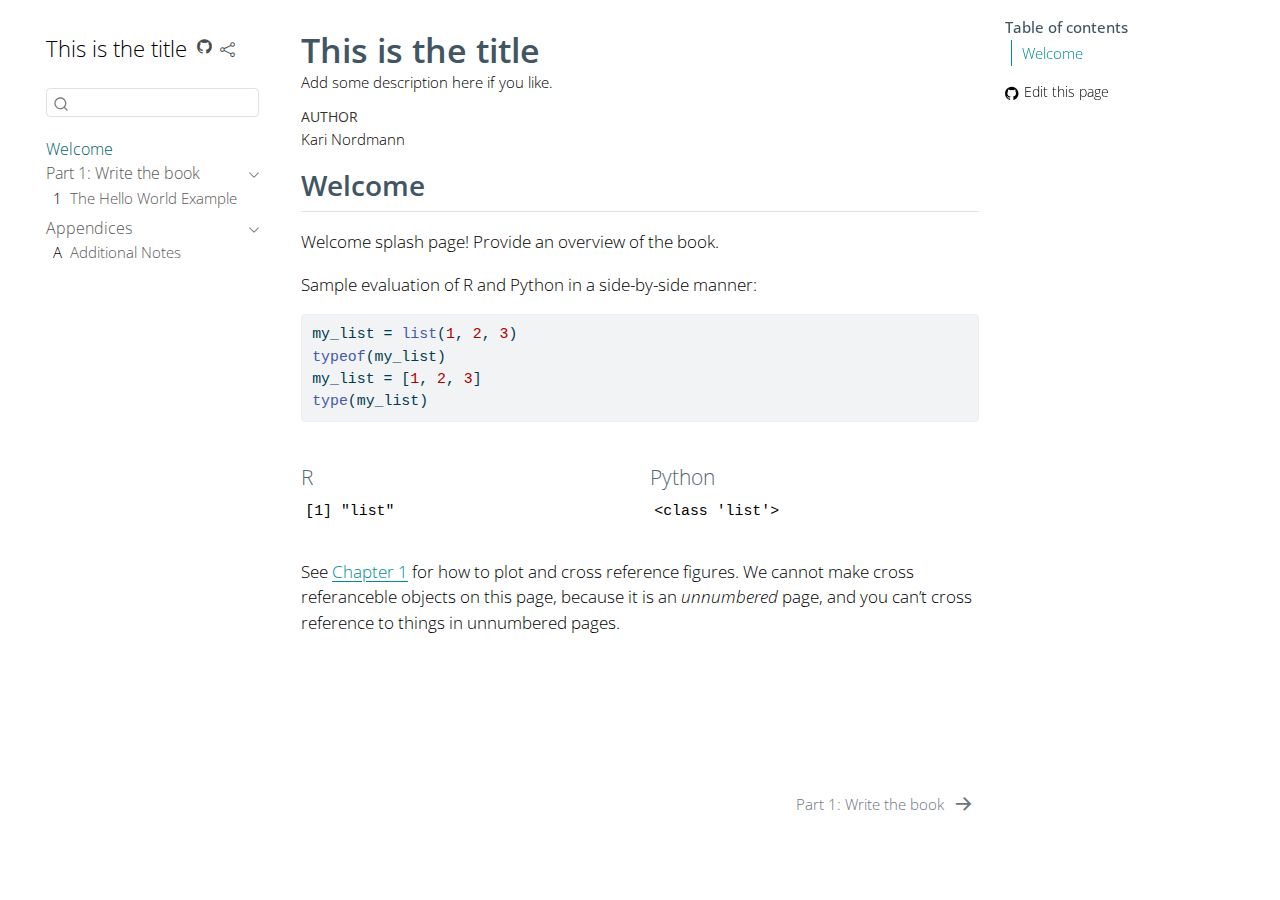
==== _book/index.html @ 7241d64b "Initial commit" ====
<!DOCTYPE html>
<html xmlns="http://www.w3.org/1999/xhtml" lang="en" xml:lang="en"><head>
<meta http-equiv="Content-Type" content="text/html; charset=UTF-8">
<meta charset="utf-8">
<meta name="generator" content="quarto-1.4.543">
<meta name="viewport" content="width=device-width, initial-scale=1.0, user-scalable=yes">
<meta name="author" content="Kari Nordmann">
<meta name="description" content="Add some description here if you like.">
<title>This is the title</title>
<style>
code{white-space: pre-wrap;}
span.smallcaps{font-variant: small-caps;}
div.columns{display: flex; gap: min(4vw, 1.5em);}
div.column{flex: auto; overflow-x: auto;}
div.hanging-indent{margin-left: 1.5em; text-indent: -1.5em;}
ul.task-list{list-style: none;}
ul.task-list li input[type="checkbox"] {
  width: 0.8em;
  margin: 0 0.8em 0.2em -1em; /* quarto-specific, see https://github.com/quarto-dev/quarto-cli/issues/4556 */ 
  vertical-align: middle;
}
/* CSS for syntax highlighting */
pre > code.sourceCode { white-space: pre; position: relative; }
pre > code.sourceCode > span { line-height: 1.25; }
pre > code.sourceCode > span:empty { height: 1.2em; }
.sourceCode { overflow: visible; }
code.sourceCode > span { color: inherit; text-decoration: inherit; }
div.sourceCode { margin: 1em 0; }
pre.sourceCode { margin: 0; }
@media screen {
div.sourceCode { overflow: auto; }
}
@media print {
pre > code.sourceCode { white-space: pre-wrap; }
pre > code.sourceCode > span { text-indent: -5em; padding-left: 5em; }
}
pre.numberSource code
  { counter-reset: source-line 0; }
pre.numberSource code > span
  { position: relative; left: -4em; counter-increment: source-line; }
pre.numberSource code > span > a:first-child::before
  { content: counter(source-line);
    position: relative; left: -1em; text-align: right; vertical-align: baseline;
    border: none; display: inline-block;
    -webkit-touch-callout: none; -webkit-user-select: none;
    -khtml-user-select: none; -moz-user-select: none;
    -ms-user-select: none; user-select: none;
    padding: 0 4px; width: 4em;
  }
pre.numberSource { margin-left: 3em;  padding-left: 4px; }
div.sourceCode
  {   }
@media screen {
pre > code.sourceCode > span > a:first-child::before { text-decoration: underline; }
}
</style>

<script src="site_libs/quarto-nav/quarto-nav.js"></script>
<script src="site_libs/quarto-nav/headroom.min.js"></script>
<script src="site_libs/clipboard/clipboard.min.js"></script>
<script src="site_libs/quarto-search/autocomplete.umd.js"></script>
<script src="site_libs/quarto-search/fuse.min.js"></script>
<script src="site_libs/quarto-search/quarto-search.js"></script>
<meta name="quarto:offset" content="./">
<link href="./my-first-book.html" rel="next">
<script src="site_libs/quarto-html/quarto.js"></script>
<script src="site_libs/quarto-html/popper.min.js"></script>
<script src="site_libs/quarto-html/tippy.umd.min.js"></script>
<script src="site_libs/quarto-html/anchor.min.js"></script>
<link href="site_libs/quarto-html/tippy.css" rel="stylesheet">
<link href="site_libs/quarto-html/quarto-syntax-highlighting.css" rel="stylesheet" id="quarto-text-highlighting-styles">
<script src="site_libs/bootstrap/bootstrap.min.js"></script>
<link href="site_libs/bootstrap/bootstrap-icons.css" rel="stylesheet">
<link href="site_libs/bootstrap/bootstrap.min.css" rel="stylesheet" id="quarto-bootstrap" data-mode="light"><script id="quarto-search-options" type="application/json">{
  "location": "sidebar",
  "copy-button": false,
  "collapse-after": 3,
  "panel-placement": "start",
  "type": "textbox",
  "limit": 50,
  "keyboard-shortcut": [
    "f",
    "/",
    "s"
  ],
  "show-item-context": false,
  "language": {
    "search-no-results-text": "No results",
    "search-matching-documents-text": "matching documents",
    "search-copy-link-title": "Copy link to search",
    "search-hide-matches-text": "Hide additional matches",
    "search-more-match-text": "more match in this document",
    "search-more-matches-text": "more matches in this document",
    "search-clear-button-title": "Clear",
    "search-text-placeholder": "",
    "search-detached-cancel-button-title": "Cancel",
    "search-submit-button-title": "Submit",
    "search-label": "Search"
  }
}</script>
</head>
<body class="nav-sidebar floating">

<div id="quarto-search-results"></div>
  <header id="quarto-header" class="headroom fixed-top"><nav class="quarto-secondary-nav"><div class="container-fluid d-flex">
      <button type="button" class="quarto-btn-toggle btn" data-bs-toggle="collapse" data-bs-target=".quarto-sidebar-collapse-item" aria-controls="quarto-sidebar" aria-expanded="false" aria-label="Toggle sidebar navigation" onclick="if (window.quartoToggleHeadroom) { window.quartoToggleHeadroom(); }">
        <i class="bi bi-layout-text-sidebar-reverse"></i>
      </button>
        <nav class="quarto-page-breadcrumbs" aria-label="breadcrumb"><ol class="breadcrumb"><li class="breadcrumb-item"><a href="./index.html">Welcome</a></li></ol></nav>
        <a class="flex-grow-1" role="button" data-bs-toggle="collapse" data-bs-target=".quarto-sidebar-collapse-item" aria-controls="quarto-sidebar" aria-expanded="false" aria-label="Toggle sidebar navigation" onclick="if (window.quartoToggleHeadroom) { window.quartoToggleHeadroom(); }">      
        </a>
      <button type="button" class="btn quarto-search-button" aria-label="" onclick="window.quartoOpenSearch();">
        <i class="bi bi-search"></i>
      </button>
    </div>
  </nav></header><!-- content --><div id="quarto-content" class="quarto-container page-columns page-rows-contents page-layout-article">
<!-- sidebar -->
  <nav id="quarto-sidebar" class="sidebar collapse collapse-horizontal quarto-sidebar-collapse-item sidebar-navigation floating overflow-auto"><div class="pt-lg-2 mt-2 text-left sidebar-header">
    <div class="sidebar-title mb-0 py-0">
      <a href="./">This is the title</a> 
        <div class="sidebar-tools-main">
    <a href="https://github.com/NINAnor/NINA-ebook-template" title="Source Code" class="quarto-navigation-tool px-1" aria-label="Source Code"><i class="bi bi-github"></i></a>
    <div class="dropdown">
      <a href="" title="Share" id="quarto-navigation-tool-dropdown-0" class="quarto-navigation-tool dropdown-toggle px-1" data-bs-toggle="dropdown" aria-expanded="false" aria-label="Share"><i class="bi bi-share"></i></a>
      <ul class="dropdown-menu" aria-labelledby="quarto-navigation-tool-dropdown-0">
<li>
            <a class="dropdown-item sidebar-tools-main-item" href="https://twitter.com/intent/tweet?url=%7Curl%7C">
              <i class="bi bi-bi-twitter pe-1"></i>
            Twitter
            </a>
          </li>
          <li>
            <a class="dropdown-item sidebar-tools-main-item" href="https://www.facebook.com/sharer/sharer.php?u=%7Curl%7C">
              <i class="bi bi-bi-facebook pe-1"></i>
            Facebook
            </a>
          </li>
          <li>
            <a class="dropdown-item sidebar-tools-main-item" href="https://www.linkedin.com/sharing/share-offsite/?url=%7Curl%7C">
              <i class="bi bi-bi-linkedin pe-1"></i>
            LinkedIn
            </a>
          </li>
      </ul>
</div>
</div>
    </div>
      </div>
        <div class="mt-2 flex-shrink-0 align-items-center">
        <div class="sidebar-search">
        <div id="quarto-search" class="" title="Search"></div>
        </div>
        </div>
    <div class="sidebar-menu-container"> 
    <ul class="list-unstyled mt-1">
<li class="sidebar-item">
  <div class="sidebar-item-container"> 
  <a href="./index.html" class="sidebar-item-text sidebar-link active">
 <span class="menu-text">Welcome</span></a>
  </div>
</li>
        <li class="sidebar-item sidebar-item-section">
      <div class="sidebar-item-container"> 
            <a href="./my-first-book.html" class="sidebar-item-text sidebar-link">
 <span class="menu-text">Part 1: Write the book</span></a>
          <a class="sidebar-item-toggle text-start" data-bs-toggle="collapse" data-bs-target="#quarto-sidebar-section-1" aria-expanded="true" aria-label="Toggle section">
            <i class="bi bi-chevron-right ms-2"></i>
          </a> 
      </div>
      <ul id="quarto-sidebar-section-1" class="collapse list-unstyled sidebar-section depth1 show">
<li class="sidebar-item">
  <div class="sidebar-item-container"> 
  <a href="./hello-world.html" class="sidebar-item-text sidebar-link">
 <span class="menu-text"><span class="chapter-number">1</span>&nbsp; <span class="chapter-title">The Hello World Example</span></span></a>
  </div>
</li>
      </ul>
</li>
        <li class="sidebar-item sidebar-item-section">
      <div class="sidebar-item-container"> 
            <a class="sidebar-item-text sidebar-link text-start" data-bs-toggle="collapse" data-bs-target="#quarto-sidebar-section-2" aria-expanded="true">
 <span class="menu-text">Appendices</span></a>
          <a class="sidebar-item-toggle text-start" data-bs-toggle="collapse" data-bs-target="#quarto-sidebar-section-2" aria-expanded="true" aria-label="Toggle section">
            <i class="bi bi-chevron-right ms-2"></i>
          </a> 
      </div>
      <ul id="quarto-sidebar-section-2" class="collapse list-unstyled sidebar-section depth1 show">
<li class="sidebar-item">
  <div class="sidebar-item-container"> 
  <a href="./appendix-notes.html" class="sidebar-item-text sidebar-link">
 <span class="menu-text"><span class="chapter-number">A</span>&nbsp; <span class="chapter-title">Additional Notes</span></span></a>
  </div>
</li>
      </ul>
</li>
    </ul>
</div>
</nav><div id="quarto-sidebar-glass" class="quarto-sidebar-collapse-item" data-bs-toggle="collapse" data-bs-target=".quarto-sidebar-collapse-item"></div>
<!-- margin-sidebar -->
    <div id="quarto-margin-sidebar" class="sidebar margin-sidebar">
        <nav id="TOC" role="doc-toc" class="toc-active"><h2 id="toc-title">Table of contents</h2>
   
  <ul>
<li><a href="#welcome" id="toc-welcome" class="nav-link active" data-scroll-target="#welcome">Welcome</a></li>
  </ul><div class="toc-actions"><ul><li><a href="https://github.com/NINAnor/NINA-ebook-template/edit/main/index.qmd" class="toc-action"><i class="bi bi-github"></i>Edit this page</a></li></ul></div></nav>
    </div>
<!-- main -->
<main class="content" id="quarto-document-content"><header id="title-block-header" class="quarto-title-block default"><div class="quarto-title">
<h1 class="title">This is the title</h1>
</div>

<div>
  <div class="description">
    <p>Add some description here if you like.</p>
  </div>
</div>


<div class="quarto-title-meta">

    <div>
    <div class="quarto-title-meta-heading">Author</div>
    <div class="quarto-title-meta-contents">
             <p>Kari Nordmann </p>
          </div>
  </div>
    
  
    
  </div>
  


</header><section id="welcome" class="level2 unnumbered"><h2 class="unnumbered anchored" data-anchor-id="welcome">Welcome</h2>
<p>Welcome splash page! Provide an overview of the book.</p>
<p>Sample evaluation of R and Python in a side-by-side manner:</p>
<div class="sourceCode cell-code" id="cb1"><pre class="sourceCode r code-with-copy"><code class="sourceCode r"><span id="cb1-1"><a href="#cb1-1" aria-hidden="true" tabindex="-1"></a>my_list <span class="ot">=</span> <span class="fu">list</span>(<span class="dv">1</span>, <span class="dv">2</span>, <span class="dv">3</span>)</span>
<span id="cb1-2"><a href="#cb1-2" aria-hidden="true" tabindex="-1"></a><span class="fu">typeof</span>(my_list)</span>
<span id="cb1-3"><a href="#cb1-3" aria-hidden="true" tabindex="-1"></a>my_list <span class="ot">=</span> [<span class="dv">1</span>, <span class="dv">2</span>, <span class="dv">3</span>]</span>
<span id="cb1-4"><a href="#cb1-4" aria-hidden="true" tabindex="-1"></a><span class="fu">type</span>(my_list)</span></code><button title="Copy to Clipboard" class="code-copy-button"><i class="bi"></i></button></pre></div>
<div class="quarto-layout-panel" data-layout-ncol="2">
<div class="quarto-layout-row">
<section id="r" class="level4 cell quarto-layout-cell" style="flex-basis: 50.0%;justify-content: flex-start;"><h4 class="anchored" data-anchor-id="r">R</h4>
<div class="cell-output cell-output-stdout">
<pre><code>[1] "list"</code></pre>
</div>
</section><section id="python" class="level4 cell quarto-layout-cell" style="flex-basis: 50.0%;justify-content: flex-start;"><h4 class="anchored" data-anchor-id="python">Python</h4>
<div class="cell-output cell-output-stdout">
<pre><code>&lt;class 'list'&gt;</code></pre>
</div>
</section>
</div>
</div>
<p>See <a href="hello-world.html">Chapter 1</a> for how to plot and cross reference figures. We cannot make cross referanceble objects on this page, because it is an <em>unnumbered</em> page, and you can’t cross reference to things in unnumbered pages.</p>


</section></main><!-- /main --><script id="quarto-html-after-body" type="application/javascript">
window.document.addEventListener("DOMContentLoaded", function (event) {
  const toggleBodyColorMode = (bsSheetEl) => {
    const mode = bsSheetEl.getAttribute("data-mode");
    const bodyEl = window.document.querySelector("body");
    if (mode === "dark") {
      bodyEl.classList.add("quarto-dark");
      bodyEl.classList.remove("quarto-light");
    } else {
      bodyEl.classList.add("quarto-light");
      bodyEl.classList.remove("quarto-dark");
    }
  }
  const toggleBodyColorPrimary = () => {
    const bsSheetEl = window.document.querySelector("link#quarto-bootstrap");
    if (bsSheetEl) {
      toggleBodyColorMode(bsSheetEl);
    }
  }
  toggleBodyColorPrimary();  
  const icon = "";
  const anchorJS = new window.AnchorJS();
  anchorJS.options = {
    placement: 'right',
    icon: icon
  };
  anchorJS.add('.anchored');
  const isCodeAnnotation = (el) => {
    for (const clz of el.classList) {
      if (clz.startsWith('code-annotation-')) {                     
        return true;
      }
    }
    return false;
  }
  const clipboard = new window.ClipboardJS('.code-copy-button', {
    text: function(trigger) {
      const codeEl = trigger.previousElementSibling.cloneNode(true);
      for (const childEl of codeEl.children) {
        if (isCodeAnnotation(childEl)) {
          childEl.remove();
        }
      }
      return codeEl.innerText;
    }
  });
  clipboard.on('success', function(e) {
    // button target
    const button = e.trigger;
    // don't keep focus
    button.blur();
    // flash "checked"
    button.classList.add('code-copy-button-checked');
    var currentTitle = button.getAttribute("title");
    button.setAttribute("title", "Copied!");
    let tooltip;
    if (window.bootstrap) {
      button.setAttribute("data-bs-toggle", "tooltip");
      button.setAttribute("data-bs-placement", "left");
      button.setAttribute("data-bs-title", "Copied!");
      tooltip = new bootstrap.Tooltip(button, 
        { trigger: "manual", 
          customClass: "code-copy-button-tooltip",
          offset: [0, -8]});
      tooltip.show();    
    }
    setTimeout(function() {
      if (tooltip) {
        tooltip.hide();
        button.removeAttribute("data-bs-title");
        button.removeAttribute("data-bs-toggle");
        button.removeAttribute("data-bs-placement");
      }
      button.setAttribute("title", currentTitle);
      button.classList.remove('code-copy-button-checked');
    }, 1000);
    // clear code selection
    e.clearSelection();
  });
  function tippyHover(el, contentFn, onTriggerFn, onUntriggerFn) {
    const config = {
      allowHTML: true,
      maxWidth: 500,
      delay: 100,
      arrow: false,
      appendTo: function(el) {
          return el.parentElement;
      },
      interactive: true,
      interactiveBorder: 10,
      theme: 'quarto',
      placement: 'bottom-start',
    };
    if (contentFn) {
      config.content = contentFn;
    }
    if (onTriggerFn) {
      config.onTrigger = onTriggerFn;
    }
    if (onUntriggerFn) {
      config.onUntrigger = onUntriggerFn;
    }
    window.tippy(el, config); 
  }
  const noterefs = window.document.querySelectorAll('a[role="doc-noteref"]');
  for (var i=0; i<noterefs.length; i++) {
    const ref = noterefs[i];
    tippyHover(ref, function() {
      // use id or data attribute instead here
      let href = ref.getAttribute('data-footnote-href') || ref.getAttribute('href');
      try { href = new URL(href).hash; } catch {}
      const id = href.replace(/^#\/?/, "");
      const note = window.document.getElementById(id);
      return note.innerHTML;
    });
  }
  const xrefs = window.document.querySelectorAll('a.quarto-xref');
  const processXRef = (id, note) => {
    // Strip column container classes
    const stripColumnClz = (el) => {
      el.classList.remove("page-full", "page-columns");
      if (el.children) {
        for (const child of el.children) {
          stripColumnClz(child);
        }
      }
    }
    stripColumnClz(note)
    if (id === null || id.startsWith('sec-')) {
      // Special case sections, only their first couple elements
      const container = document.createElement("div");
      if (note.children && note.children.length > 2) {
        container.appendChild(note.children[0].cloneNode(true));
        for (let i = 1; i < note.children.length; i++) {
          const child = note.children[i];
          if (child.tagName === "P" && child.innerText === "") {
            continue;
          } else {
            container.appendChild(child.cloneNode(true));
            break;
          }
        }
        if (window.Quarto?.typesetMath) {
          window.Quarto.typesetMath(container);
        }
        return container.innerHTML
      } else {
        if (window.Quarto?.typesetMath) {
          window.Quarto.typesetMath(note);
        }
        return note.innerHTML;
      }
    } else {
      // Remove any anchor links if they are present
      const anchorLink = note.querySelector('a.anchorjs-link');
      if (anchorLink) {
        anchorLink.remove();
      }
      if (window.Quarto?.typesetMath) {
        window.Quarto.typesetMath(note);
      }
      // TODO in 1.5, we should make sure this works without a callout special case
      if (note.classList.contains("callout")) {
        return note.outerHTML;
      } else {
        return note.innerHTML;
      }
    }
  }
  for (var i=0; i<xrefs.length; i++) {
    const xref = xrefs[i];
    tippyHover(xref, undefined, function(instance) {
      instance.disable();
      let url = xref.getAttribute('href');
      let hash = undefined; 
      if (url.startsWith('#')) {
        hash = url;
      } else {
        try { hash = new URL(url).hash; } catch {}
      }
      if (hash) {
        const id = hash.replace(/^#\/?/, "");
        const note = window.document.getElementById(id);
        if (note !== null) {
          try {
            const html = processXRef(id, note.cloneNode(true));
            instance.setContent(html);
          } finally {
            instance.enable();
            instance.show();
          }
        } else {
          // See if we can fetch this
          fetch(url.split('#')[0])
          .then(res => res.text())
          .then(html => {
            const parser = new DOMParser();
            const htmlDoc = parser.parseFromString(html, "text/html");
            const note = htmlDoc.getElementById(id);
            if (note !== null) {
              const html = processXRef(id, note);
              instance.setContent(html);
            } 
          }).finally(() => {
            instance.enable();
            instance.show();
          });
        }
      } else {
        // See if we can fetch a full url (with no hash to target)
        // This is a special case and we should probably do some content thinning / targeting
        fetch(url)
        .then(res => res.text())
        .then(html => {
          const parser = new DOMParser();
          const htmlDoc = parser.parseFromString(html, "text/html");
          const note = htmlDoc.querySelector('main.content');
          if (note !== null) {
            // This should only happen for chapter cross references
            // (since there is no id in the URL)
            // remove the first header
            if (note.children.length > 0 && note.children[0].tagName === "HEADER") {
              note.children[0].remove();
            }
            const html = processXRef(null, note);
            instance.setContent(html);
          } 
        }).finally(() => {
          instance.enable();
          instance.show();
        });
      }
    }, function(instance) {
    });
  }
      let selectedAnnoteEl;
      const selectorForAnnotation = ( cell, annotation) => {
        let cellAttr = 'data-code-cell="' + cell + '"';
        let lineAttr = 'data-code-annotation="' +  annotation + '"';
        const selector = 'span[' + cellAttr + '][' + lineAttr + ']';
        return selector;
      }
      const selectCodeLines = (annoteEl) => {
        const doc = window.document;
        const targetCell = annoteEl.getAttribute("data-target-cell");
        const targetAnnotation = annoteEl.getAttribute("data-target-annotation");
        const annoteSpan = window.document.querySelector(selectorForAnnotation(targetCell, targetAnnotation));
        const lines = annoteSpan.getAttribute("data-code-lines").split(",");
        const lineIds = lines.map((line) => {
          return targetCell + "-" + line;
        })
        let top = null;
        let height = null;
        let parent = null;
        if (lineIds.length > 0) {
            //compute the position of the single el (top and bottom and make a div)
            const el = window.document.getElementById(lineIds[0]);
            top = el.offsetTop;
            height = el.offsetHeight;
            parent = el.parentElement.parentElement;
          if (lineIds.length > 1) {
            const lastEl = window.document.getElementById(lineIds[lineIds.length - 1]);
            const bottom = lastEl.offsetTop + lastEl.offsetHeight;
            height = bottom - top;
          }
          if (top !== null && height !== null && parent !== null) {
            // cook up a div (if necessary) and position it 
            let div = window.document.getElementById("code-annotation-line-highlight");
            if (div === null) {
              div = window.document.createElement("div");
              div.setAttribute("id", "code-annotation-line-highlight");
              div.style.position = 'absolute';
              parent.appendChild(div);
            }
            div.style.top = top - 2 + "px";
            div.style.height = height + 4 + "px";
            div.style.left = 0;
            let gutterDiv = window.document.getElementById("code-annotation-line-highlight-gutter");
            if (gutterDiv === null) {
              gutterDiv = window.document.createElement("div");
              gutterDiv.setAttribute("id", "code-annotation-line-highlight-gutter");
              gutterDiv.style.position = 'absolute';
              const codeCell = window.document.getElementById(targetCell);
              const gutter = codeCell.querySelector('.code-annotation-gutter');
              gutter.appendChild(gutterDiv);
            }
            gutterDiv.style.top = top - 2 + "px";
            gutterDiv.style.height = height + 4 + "px";
          }
          selectedAnnoteEl = annoteEl;
        }
      };
      const unselectCodeLines = () => {
        const elementsIds = ["code-annotation-line-highlight", "code-annotation-line-highlight-gutter"];
        elementsIds.forEach((elId) => {
          const div = window.document.getElementById(elId);
          if (div) {
            div.remove();
          }
        });
        selectedAnnoteEl = undefined;
      };
        // Handle positioning of the toggle
    window.addEventListener(
      "resize",
      throttle(() => {
        elRect = undefined;
        if (selectedAnnoteEl) {
          selectCodeLines(selectedAnnoteEl);
        }
      }, 10)
    );
    function throttle(fn, ms) {
    let throttle = false;
    let timer;
      return (...args) => {
        if(!throttle) { // first call gets through
            fn.apply(this, args);
            throttle = true;
        } else { // all the others get throttled
            if(timer) clearTimeout(timer); // cancel #2
            timer = setTimeout(() => {
              fn.apply(this, args);
              timer = throttle = false;
            }, ms);
        }
      };
    }
      // Attach click handler to the DT
      const annoteDls = window.document.querySelectorAll('dt[data-target-cell]');
      for (const annoteDlNode of annoteDls) {
        annoteDlNode.addEventListener('click', (event) => {
          const clickedEl = event.target;
          if (clickedEl !== selectedAnnoteEl) {
            unselectCodeLines();
            const activeEl = window.document.querySelector('dt[data-target-cell].code-annotation-active');
            if (activeEl) {
              activeEl.classList.remove('code-annotation-active');
            }
            selectCodeLines(clickedEl);
            clickedEl.classList.add('code-annotation-active');
          } else {
            // Unselect the line
            unselectCodeLines();
            clickedEl.classList.remove('code-annotation-active');
          }
        });
      }
  const findCites = (el) => {
    const parentEl = el.parentElement;
    if (parentEl) {
      const cites = parentEl.dataset.cites;
      if (cites) {
        return {
          el,
          cites: cites.split(' ')
        };
      } else {
        return findCites(el.parentElement)
      }
    } else {
      return undefined;
    }
  };
  var bibliorefs = window.document.querySelectorAll('a[role="doc-biblioref"]');
  for (var i=0; i<bibliorefs.length; i++) {
    const ref = bibliorefs[i];
    const citeInfo = findCites(ref);
    if (citeInfo) {
      tippyHover(citeInfo.el, function() {
        var popup = window.document.createElement('div');
        citeInfo.cites.forEach(function(cite) {
          var citeDiv = window.document.createElement('div');
          citeDiv.classList.add('hanging-indent');
          citeDiv.classList.add('csl-entry');
          var biblioDiv = window.document.getElementById('ref-' + cite);
          if (biblioDiv) {
            citeDiv.innerHTML = biblioDiv.innerHTML;
          }
          popup.appendChild(citeDiv);
        });
        return popup.innerHTML;
      });
    }
  }
});
</script><nav class="page-navigation"><div class="nav-page nav-page-previous">
  </div>
  <div class="nav-page nav-page-next">
      <a href="./my-first-book.html" class="pagination-link" aria-label="Part 1: Write the book">
        <span class="nav-page-text">Part 1: Write the book</span> <i class="bi bi-arrow-right-short"></i>
      </a>
  </div>
</nav>
</div> <!-- /content -->



<footer class="footer"><div class="nav-footer"><div class="nav-footer-center"><div class="toc-actions d-sm-block d-md-none"><ul><li><a href="https://github.com/NINAnor/NINA-ebook-template/edit/main/index.qmd" class="toc-action"><i class="bi bi-github"></i>Edit this page</a></li></ul></div></div></div></footer></body></html>
---- _book/site_libs/quarto-html/tippy.css ----
.tippy-box[data-animation=fade][data-state=hidden]{opacity:0}[data-tippy-root]{max-width:calc(100vw - 10px)}.tippy-box{position:relative;background-color:#333;color:#fff;border-radius:4px;font-size:14px;line-height:1.4;white-space:normal;outline:0;transition-property:transform,visibility,opacity}.tippy-box[data-placement^=top]>.tippy-arrow{bottom:0}.tippy-box[data-placement^=top]>.tippy-arrow:before{bottom:-7px;left:0;border-width:8px 8px 0;border-top-color:initial;transform-origin:center top}.tippy-box[data-placement^=bottom]>.tippy-arrow{top:0}.tippy-box[data-placement^=bottom]>.tippy-arrow:before{top:-7px;left:0;border-width:0 8px 8px;border-bottom-color:initial;transform-origin:center bottom}.tippy-box[data-placement^=left]>.tippy-arrow{right:0}.tippy-box[data-placement^=left]>.tippy-arrow:before{border-width:8px 0 8px 8px;border-left-color:initial;right:-7px;transform-origin:center left}.tippy-box[data-placement^=right]>.tippy-arrow{left:0}.tippy-box[data-placement^=right]>.tippy-arrow:before{left:-7px;border-width:8px 8px 8px 0;border-right-color:initial;transform-origin:center right}.tippy-box[data-inertia][data-state=visible]{transition-timing-function:cubic-bezier(.54,1.5,.38,1.11)}.tippy-arrow{width:16px;height:16px;color:#333}.tippy-arrow:before{content:"";position:absolute;border-color:transparent;border-style:solid}.tippy-content{position:relative;padding:5px 9px;z-index:1}
---- _book/site_libs/quarto-html/quarto-syntax-highlighting.css ----
/* quarto syntax highlight colors */
:root {
  --quarto-hl-ot-color: #003B4F;
  --quarto-hl-at-color: #657422;
  --quarto-hl-ss-color: #20794D;
  --quarto-hl-an-color: #5E5E5E;
  --quarto-hl-fu-color: #4758AB;
  --quarto-hl-st-color: #20794D;
  --quarto-hl-cf-color: #003B4F;
  --quarto-hl-op-color: #5E5E5E;
  --quarto-hl-er-color: #AD0000;
  --quarto-hl-bn-color: #AD0000;
  --quarto-hl-al-color: #AD0000;
  --quarto-hl-va-color: #111111;
  --quarto-hl-bu-color: inherit;
  --quarto-hl-ex-color: inherit;
  --quarto-hl-pp-color: #AD0000;
  --quarto-hl-in-color: #5E5E5E;
  --quarto-hl-vs-color: #20794D;
  --quarto-hl-wa-color: #5E5E5E;
  --quarto-hl-do-color: #5E5E5E;
  --quarto-hl-im-color: #00769E;
  --quarto-hl-ch-color: #20794D;
  --quarto-hl-dt-color: #AD0000;
  --quarto-hl-fl-color: #AD0000;
  --quarto-hl-co-color: #5E5E5E;
  --quarto-hl-cv-color: #5E5E5E;
  --quarto-hl-cn-color: #8f5902;
  --quarto-hl-sc-color: #5E5E5E;
  --quarto-hl-dv-color: #AD0000;
  --quarto-hl-kw-color: #003B4F;
}

/* other quarto variables */
:root {
  --quarto-font-monospace: SFMono-Regular, Menlo, Monaco, Consolas, "Liberation Mono", "Courier New", monospace;
}

pre > code.sourceCode > span {
  color: #003B4F;
}

code span {
  color: #003B4F;
}

code.sourceCode > span {
  color: #003B4F;
}

div.sourceCode,
div.sourceCode pre.sourceCode {
  color: #003B4F;
}

code span.ot {
  color: #003B4F;
  font-style: inherit;
}

code span.at {
  color: #657422;
  font-style: inherit;
}

code span.ss {
  color: #20794D;
  font-style: inherit;
}

code span.an {
  color: #5E5E5E;
  font-style: inherit;
}

code span.fu {
  color: #4758AB;
  font-style: inherit;
}

code span.st {
  color: #20794D;
  font-style: inherit;
}

code span.cf {
  color: #003B4F;
  font-style: inherit;
}

code span.op {
  color: #5E5E5E;
  font-style: inherit;
}

code span.er {
  color: #AD0000;
  font-style: inherit;
}

code span.bn {
  color: #AD0000;
  font-style: inherit;
}

code span.al {
  color: #AD0000;
  font-style: inherit;
}

code span.va {
  color: #111111;
  font-style: inherit;
}

code span.bu {
  font-style: inherit;
}

code span.ex {
  font-style: inherit;
}

code span.pp {
  color: #AD0000;
  font-style: inherit;
}

code span.in {
  color: #5E5E5E;
  font-style: inherit;
}

code span.vs {
  color: #20794D;
  font-style: inherit;
}

code span.wa {
  color: #5E5E5E;
  font-style: italic;
}

code span.do {
  color: #5E5E5E;
  font-style: italic;
}

code span.im {
  color: #00769E;
  font-style: inherit;
}

code span.ch {
  color: #20794D;
  font-style: inherit;
}

code span.dt {
  color: #AD0000;
  font-style: inherit;
}

code span.fl {
  color: #AD0000;
  font-style: inherit;
}

code span.co {
  color: #5E5E5E;
  font-style: inherit;
}

code span.cv {
  color: #5E5E5E;
  font-style: italic;
}

code span.cn {
  color: #8f5902;
  font-style: inherit;
}

code span.sc {
  color: #5E5E5E;
  font-style: inherit;
}

code span.dv {
  color: #AD0000;
  font-style: inherit;
}

code span.kw {
  color: #003B4F;
  font-style: inherit;
}

.prevent-inlining {
  content: "</";
}

/*# sourceMappingURL=debc5d5d77c3f9108843748ff7464032.css.map */
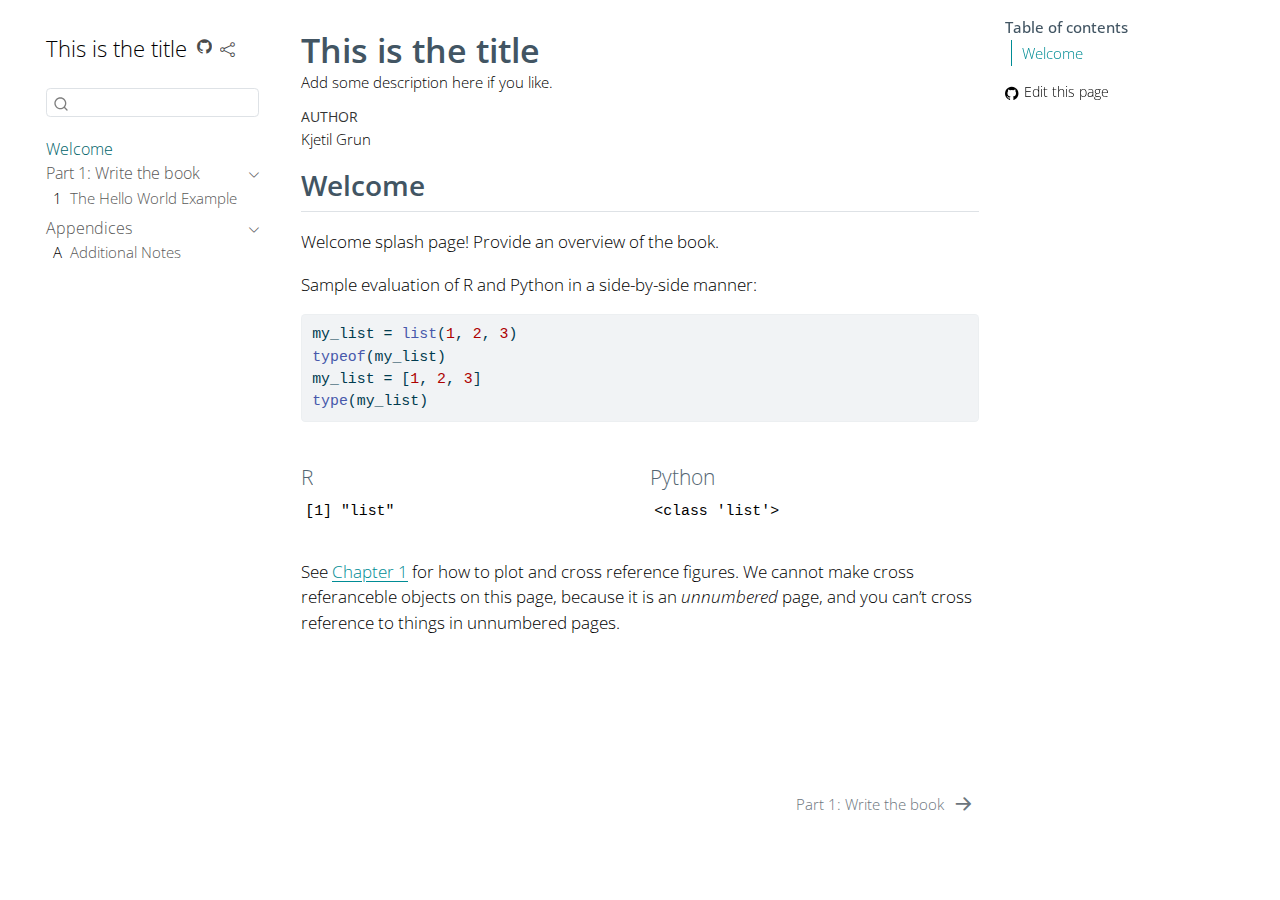
==== commit 5345ff4f: "First change" ====
--- a/_book/index.html
+++ b/_book/index.html
@@ -2,9 +2,9 @@
 <html xmlns="http://www.w3.org/1999/xhtml" lang="en" xml:lang="en"><head>
 <meta http-equiv="Content-Type" content="text/html; charset=UTF-8">
 <meta charset="utf-8">
-<meta name="generator" content="quarto-1.4.543">
+<meta name="generator" content="quarto-1.4.554">
 <meta name="viewport" content="width=device-width, initial-scale=1.0, user-scalable=yes">
-<meta name="author" content="Kari Nordmann">
+<meta name="author" content="Kjetil Grun">
 <meta name="description" content="Add some description here if you like.">
 <title>This is the title</title>
 <style>
@@ -221,7 +221,7 @@
     <div>
     <div class="quarto-title-meta-heading">Author</div>
     <div class="quarto-title-meta-contents">
-             <p>Kari Nordmann </p>
+             <p>Kjetil Grun </p>
           </div>
   </div>
     
@@ -333,6 +333,24 @@
     // clear code selection
     e.clearSelection();
   });
+    var localhostRegex = new RegExp(/^(?:http|https):\/\/localhost\:?[0-9]*\//);
+    var mailtoRegex = new RegExp(/^mailto:/);
+      var filterRegex = new RegExp('/' + window.location.host + '/');
+    var isInternal = (href) => {
+        return filterRegex.test(href) || localhostRegex.test(href) || mailtoRegex.test(href);
+    }
+    // Inspect non-navigation links and adorn them if external
+ 	var links = window.document.querySelectorAll('a[href]:not(.nav-link):not(.navbar-brand):not(.toc-action):not(.sidebar-link):not(.sidebar-item-toggle):not(.pagination-link):not(.no-external):not([aria-hidden]):not(.dropdown-item):not(.quarto-navigation-tool)');
+    for (var i=0; i<links.length; i++) {
+      const link = links[i];
+      if (!isInternal(link.href)) {
+        // undo the damage that might have been done by quarto-nav.js in the case of
+        // links that we want to consider external
+        if (link.dataset.originalHref !== undefined) {
+          link.href = link.dataset.originalHref;
+        }
+      }
+    }
   function tippyHover(el, contentFn, onTriggerFn, onUntriggerFn) {
     const config = {
       allowHTML: true,
@@ -367,7 +385,11 @@
       try { href = new URL(href).hash; } catch {}
       const id = href.replace(/^#\/?/, "");
       const note = window.document.getElementById(id);
-      return note.innerHTML;
+      if (note) {
+        return note.innerHTML;
+      } else {
+        return "";
+      }
     });
   }
   const xrefs = window.document.querySelectorAll('a.quarto-xref');
